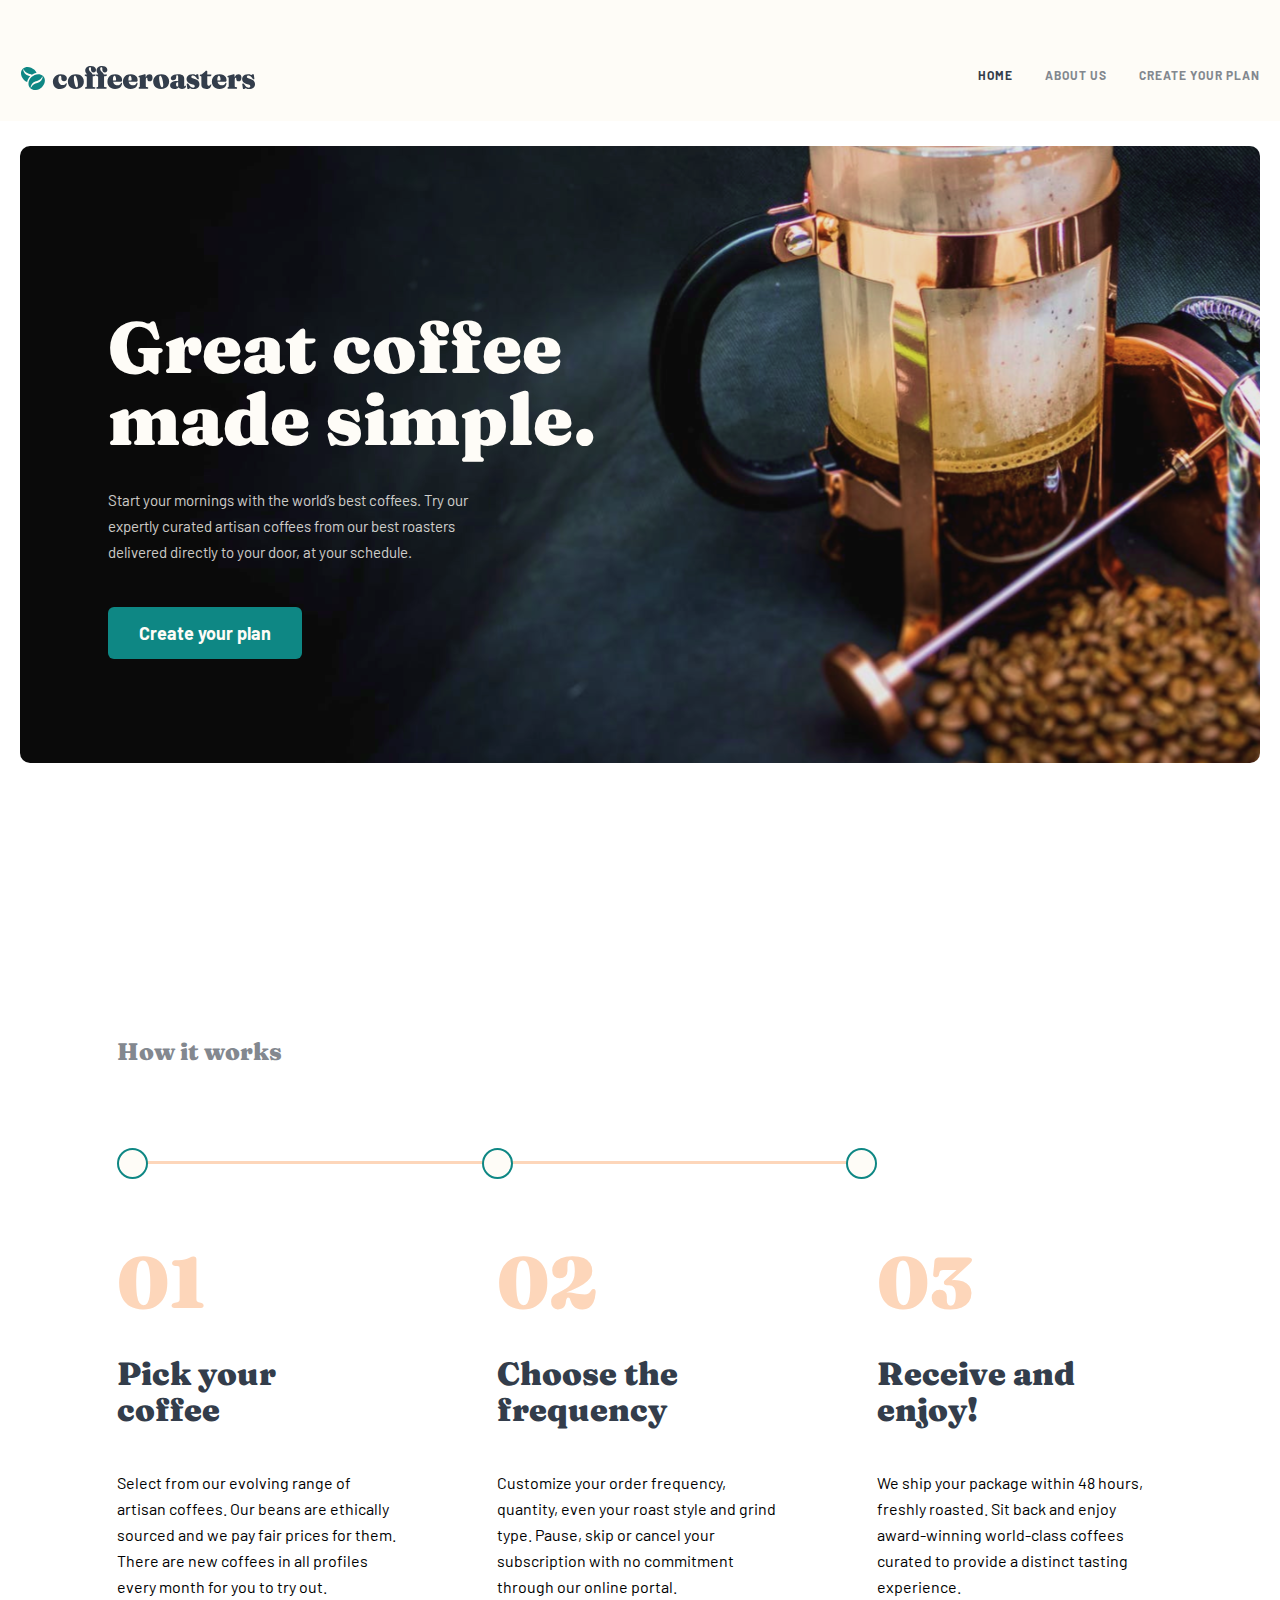
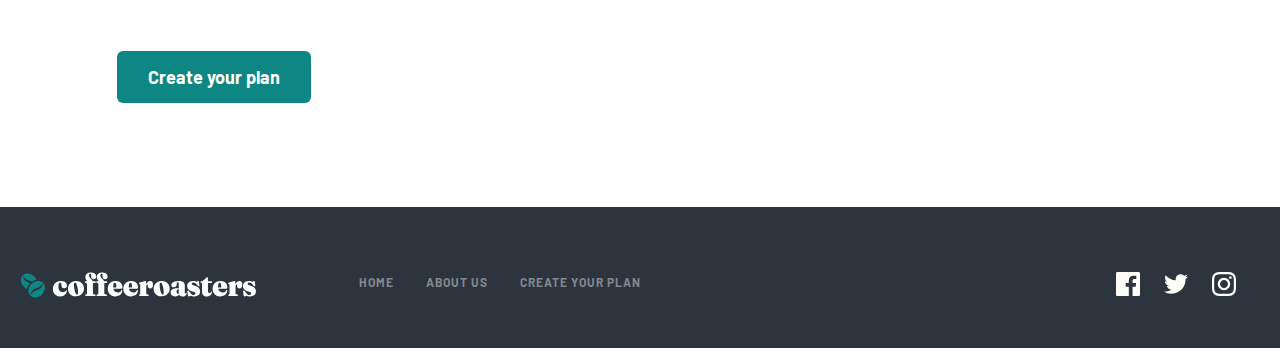
==== index.html @ bc7eaad5 "header intro footer added" ====
<!DOCTYPE html>
<html lang="en">
<head>
    <meta charset="UTF-8">
    <meta http-equiv="X-UA-Compatible" content="IE=edge">
    <meta name="viewport" content="width=device-width, initial-scale=1.0">
    <title>Coffee</title>

    <link rel="stylesheet" href="css/normalize.css">
    <link rel="stylesheet" href="css/style.css">
</head>
<body>
    <!-- Coffeeroasters -->
    <!-- Header -->
    <header>
        <div class="container">
            <nav class="navbar">
                <a class="header-logo-link" href="index.html"><img src="images/svg/header-logo.svg" alt="Header logo" width="236" height="26"></a>
                <ul class="header-navlink-container">
                    <li><a class="link-item home-active" href="index.html">HOME</a></li>
                    <li><a class="link-item" href="#">ABOUT US</a></li>
                    <li><a class="link-item" href="#">Create your plan</a></li>
                </ul>
            </nav>
        </div>
    </header>

    <!-- Main -->
    <main>
        <!-- Intro -->
        <section class="container intro">
            <div class="intro-container">
                <div class="intro-content">
                    <h1 class="intro-title">
                        Great coffee
                        made simple.
                    </h1>
                    <p class="intro-text">
                        Start your mornings with the world’s best coffees. Try our expertly curated artisan coffees from our best roasters delivered directly to your door, at your schedule.
                    </p>
                    <a class="blue-link" href="#">Create your plan</a>
                </div>
            </div>
        </section>

        <!-- How it works -->
        <section class='container'>
            <div class=" instructions">
                <h2 class="instructions-title">
                    How it works
                </h2>
                <div class="wrapper-line1">
                    <div class="wrapper-line"></div>
                    <div class="instruction-round1"></div>
                    <div class="instruction-round2"></div>
                    <div class="instruction-round3"></div>
                </div>
                <div class="instractions-content">
                    <ol class="instractions-container">
                        <li class="instractions-item">
                            <h2 class="numofinstraction">01</h2>
                            <h3 class="instraction-title">Pick your
                                coffee</h3>
                            <p class="instraction-text">Select from our evolving range of artisan coffees. Our beans are ethically sourced and we pay fair prices for them. There are new coffees in all profiles every month for you to try out.</p>
                        </li>
                        <li class="instractions-item">
                            <h2 class="numofinstraction">02</h2>
                            <h3 class="instraction-title">Choose the frequency</h3>
                            <p class="instraction-text">Customize your order frequency, quantity, even your roast style and grind type. Pause, skip or cancel your subscription with no commitment through our online portal.</p>
                        </li>
                        <li class="instractions-item">
                            <h2 class="numofinstraction">03</h2>
                            <h3 class="instraction-title">Receive and enjoy!</h3>
                            <p class="instraction-text">We ship your package within 48 hours, freshly roasted. Sit back and enjoy award-winning world-class coffees curated to provide a distinct tasting experience.</p>
                        </li>
                    </ol>
                </div>
                <a class="blue-link last-home-link" href="#">Create your plan</a>
            </div>
        </section>
    </main>

    <footer>
        <div class="container">
            <nav class="footer-navbar">
                <a class="footer-logo-link" href="index.html"><img src="images/svg/footer-logo.svg" alt="Footer logo" width="236" height="26"></a>
                <ul class="footer-navlink-container">
                    <li><a class="footer-link-item" href="index.html">HOME</a></li>
                    <li><a class="footer-link-item" href="#">ABOUT US</a></li>
                    <li><a class="footer-link-item" href="#">Create your plan</a></li>
                </ul>
                <ul class="footer-addreses">
                    <li class="footer-addres-item"><a class="footer-addres" href="#"><img src="/images/svg/footer-facebook.svg" alt="Facebook addres" width="24" height="24"></a></li>
                    <li class="footer-addres-item"><a class="footer-addres" href="#"><img src="/images/svg/footer-twit.svg" alt="Twitter addres" width="24" height="24"></a></li>
                    <li class="footer-addres-item"><a class="footer-addres" href="#"><img src="/images/svg/footer-insta.svg" alt="Instagram addres" width="24" height="24"></a></li>
                </ul>
            </nav>
        </div>
    </footer>
</body>
</html>
---- css/style.css ----
* {
  padding: 0;
  margin: 0;
  box-sizing: border-box;
}
@font-face {
  font-family: "Fraunces";
  font-style: normal;
  font-weight: 900;
  src: local(""), url("../fonts/fraunces-v10-latin-900.woff2") format("woff2"),
    url("../fonts/fraunces-v10-latin-900.woff") format("woff");
}
@font-face {
  font-family: "Barlow";
  font-style: normal;
  font-weight: 400;
  src: local(""), url("../fonts/barlow-v11-latin-regular.woff2") format("woff2"),
    url("../fonts/barlow-v11-latin-regular.woff") format("woff");
}
@font-face {
  font-family: "Barlow";
  font-style: normal;
  font-weight: 700;
  src: local(""), url("../fonts/barlow-v11-latin-700.woff2") format("woff2"),
    url("../fonts/barlow-v11-latin-700.woff") format("woff");
}

*,
*::before,
*::after {
  box-sizing: inherit;
}

body {
  font-family: "Barlow", Arial, sans-serif;
  font-style: 16px;
  font-style: normal;
}

h1,
h2,
h3,
h4,
h5,
h6 {
  font-family: "Fraunces";
  font-style: normal;
}

a {
  text-decoration: none;
}

ul,
li {
  list-style-type: none;
}

img {
  display: block;
}

.container {
  margin: 0 auto;
  max-width: 1320px;
  padding: 20px;
}
header {
  padding-top: 45px;
  position: sticky;
  top: 0;
  z-index: 100;
  padding-bottom: 10px;
  margin-bottom: 25px;
  background-color: #fefcf7;
}
.header-logo-link {
  transition: all 0.4s linear;
}
.header-logo-link:hover {
  opacity: 0.6;
}
.header-logo-link:active {
  opacity: 0.9;
}
.navbar {
  display: flex;
  justify-content: space-between;
}
.header-navlink-container {
  display: flex;
}
.link-item {
  margin-left: 32px;
  font-weight: 700;
  line-height: 15px;
  letter-spacing: 1px;
  font-size: 12px;
  color: #83888f;
  text-transform: uppercase;
  transition: all 0.5s ease;
}
.link-item:hover {
  color: #333d4b;
}
.link-item:active {
  color: #2a323d;
}
.home-active {
  margin-left: 32px;
  font-weight: 700;
  line-height: 15px;
  letter-spacing: 1px;
  font-size: 12px;
  text-transform: uppercase;
  color: #333d4b;
}
.intro {
  margin-top: 0;
  padding-top: 0;
}
.intro-container {
  background-image: url(/images/svg/Bitmap.svg);
  border-radius: 10px;
  padding: 117px 88px;
  background-size: cover;
  background-repeat: no-repeat;
  margin-bottom: 136px;
}
.intro-content {
  width: 493px;
}
.intro-title {
  font-weight: 900;
  font-size: 72px;
  line-height: 72px;
  color: #fefcf7;
  margin-bottom: 32px;
}
.intro-text {
  font-weight: 400;
  font-size: 15px;
  line-height: 26px;
  color: #fefcf7;
  margin-bottom: 56px;
  width: 385px;
  opacity: 0.8;
}
.blue-link {
  font-weight: 900;
  font-size: 18px;
  line-height: 25px;
  width: 217px;
  height: 56px;
  padding: 15px 31px;
  background-color: #0e8784;
  border-radius: 6px;
  color: #fefcf7;
  transition: all 0.5s ease;
}
.blue-link:hover {
  background-color: #66d2cf;
}
.blue-link:active {
  color: #010031;
}

.instructions {
  padding: 97px;
}
.instructions-title {
  font-weight: 900;
  font-style: 24px;
  line-height: 32px;
  color: #83888f;
  margin-bottom: 80px;
}
.wrapper-line1 {
  width: 760px;
  height: 31px;
  display: flex;
  justify-content: space-between;
  flex-direction: row;
  margin-bottom: 67px;
}
.wrapper-line {
  display: flex;
  margin-top: 13px;
  z-index: 2;
  width: 755px;
  height: 1px;
  background-color: #fdd6ba;
  border: 1px solid #fdd6ba;
  position: absolute;
}
.instruction-round1 {
  position: relative;
  margin-bottom: 5px;
  z-index: 10;
  width: 31px;
  height: 31px;
  box-sizing: border-box;
  border: 2px solid #0e8784;
  background-color: #fefcf7;
  border-radius: 50%;
}
.instruction-round2 {
  position: relative;
  margin-bottom: 5px;
  z-index: 10;
  width: 31px;
  height: 31px;
  box-sizing: border-box;
  border: 2px solid #0e8784;
  background-color: #fefcf7;
  border-radius: 50%;
}
.instruction-round3 {
  position: relative;
  margin-bottom: 5px;
  z-index: 10;
  width: 31px;
  height: 31px;
  box-sizing: border-box;
  border: 2px solid #0e8784;
  background-color: #fefcf7;
  border-radius: 50%;
}
.instractions-container {
  display: flex;
  flex-direction: row;
  margin-bottom: 64px;
}
.instractions-item {
  height: 355px;
  width: 285px;
  margin-right: 95px;
}
.numofinstraction {
  font-weight: 900;
  font-size: 72px;
  line-height: 72px;
  color: #fdd6ba;
  margin-bottom: 38px;
}
.instraction-title {
  font-weight: 900;
  font-size: 32px;
  line-height: 36px;
  color: #333d4b;
  width: 200px;
  margin-bottom: 42px;
}
.instraction-text {
  font-weight: 400;
  font-size: 16px;
  line-height: 26px;
  width: 285px;
}
.last-home-link {
  margin-bottom: 200px;
}
footer {
  padding-top: 45px;
  bottom: 0;
  padding-bottom: 30px;
  background-color: #2c343e;
}
.footer-logo-link {
  transition: all 0.4s linear;
  margin-right: 71px;
}
.footer-logo-link:hover {
  opacity: 0.6;
}
.footer-logo-link:active {
  opacity: 0.9;
}
.footer-navbar {
  display: flex;
}
.footer-navlink-container {
  display: flex;
}
.footer-link-item {
  margin-left: 32px;
  font-weight: 700;
  line-height: 15px;
  letter-spacing: 1px;
  font-size: 12px;
  color: #83888f;
  text-transform: uppercase;
  transition: all 0.5s ease;
}
.footer-link-item:hover {
  color: #0e8784;
}
.footer-link-item:active {
  color: #ffffff;
}
.footer-addreses {
  display: flex;
  margin-left: auto;
  flex-direction: row;
}
.footer-addres-item {
  margin-right: 24px;
  transition: all 0.5s ease;
}
.footer-addres-item:hover {
  opacity: 0.8;
}
.footer-addres-item:active {
  opacity: 0.5;
}
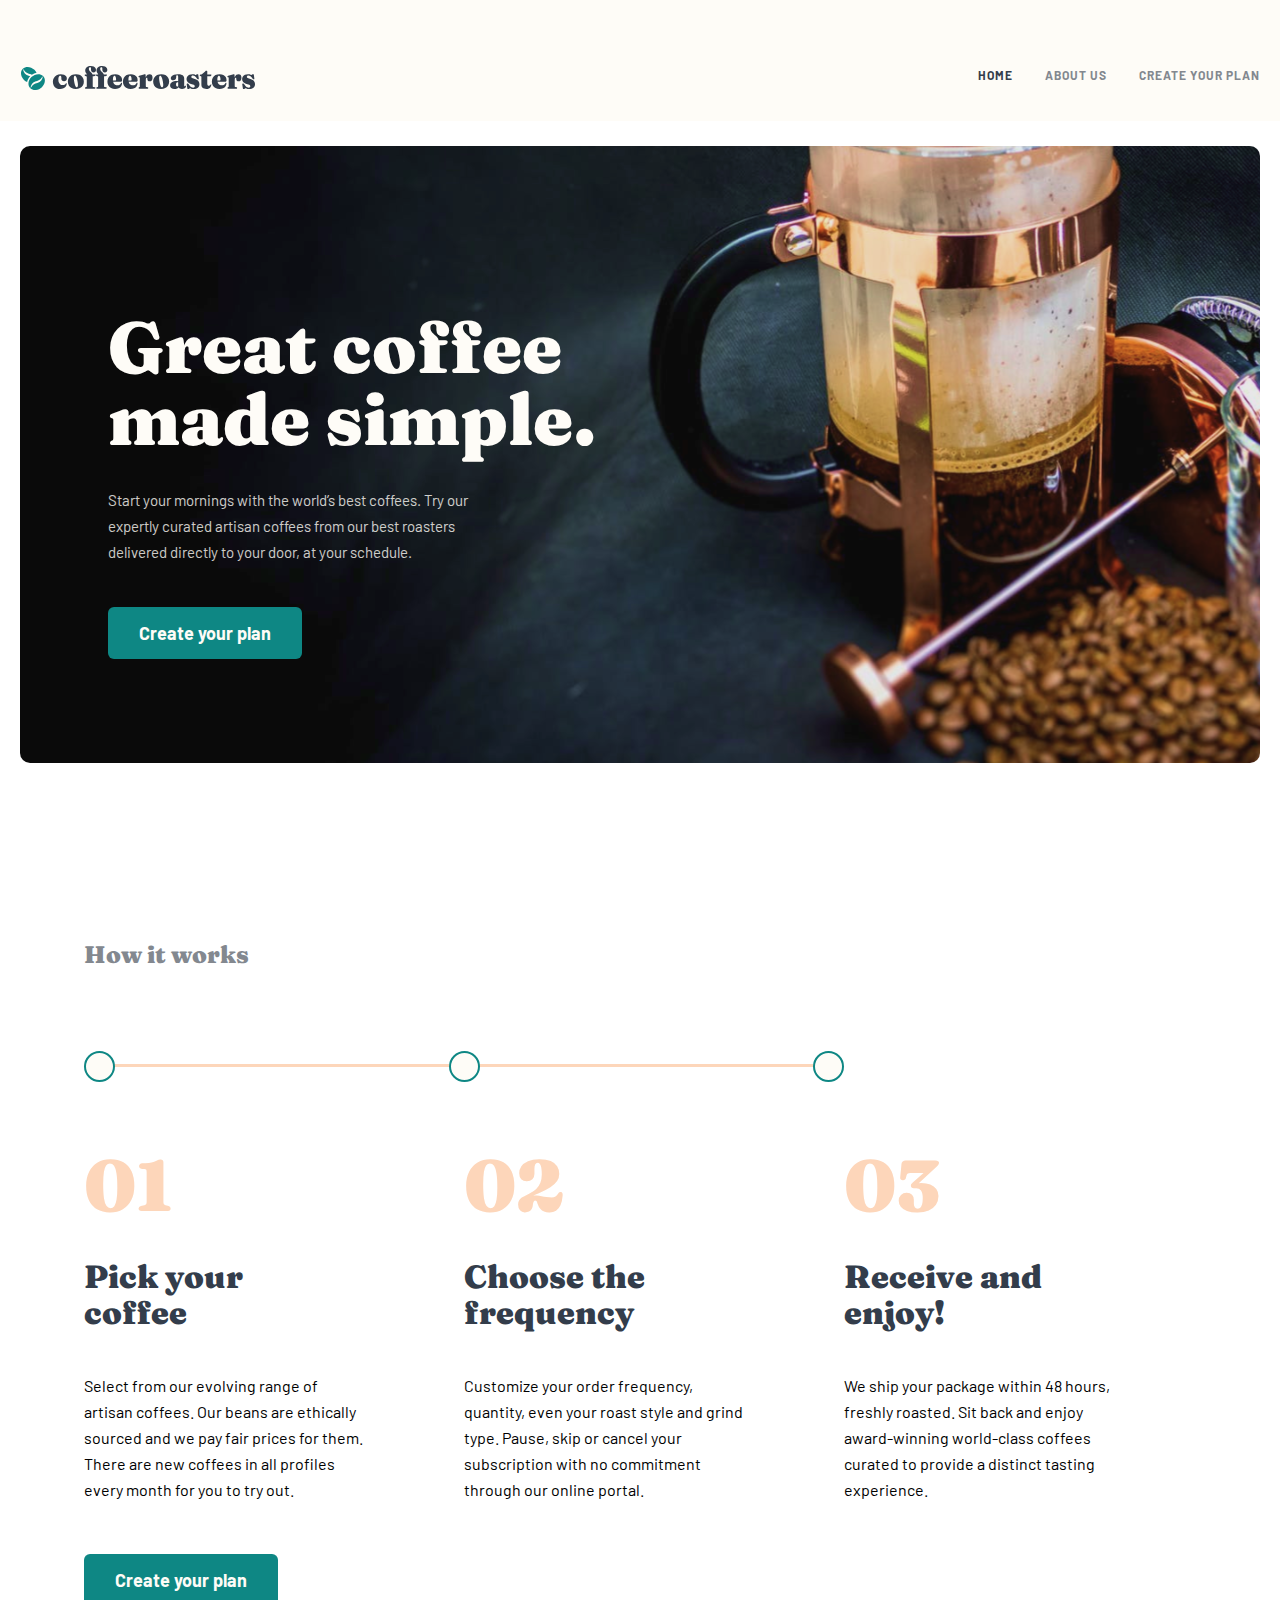
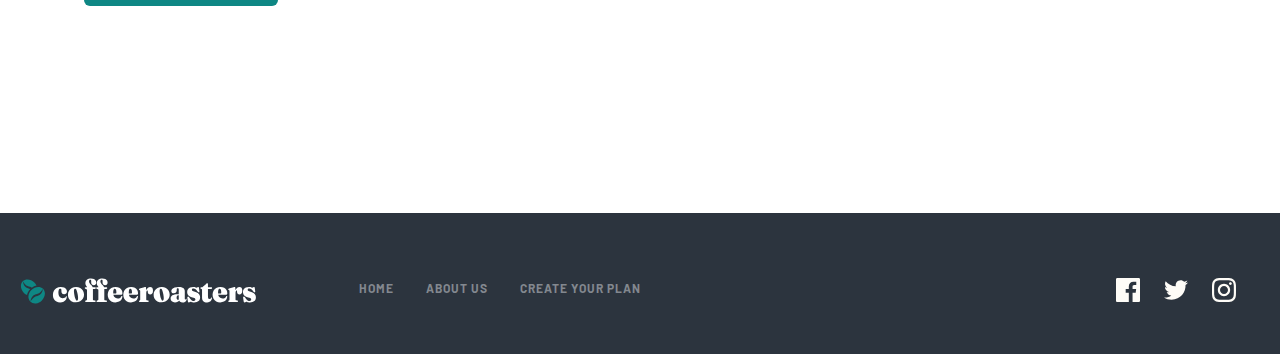
==== commit 35034428: "added about page" ====
--- a/index.html
+++ b/index.html
@@ -10,7 +10,7 @@
     <link rel="stylesheet" href="css/style.css">
 </head>
 <body>
-    <!-- Coffeeroasters -->
+    <!-- Coffeeroasters home -->
     <!-- Header -->
     <header>
         <div class="container">
@@ -18,7 +18,7 @@
                 <a class="header-logo-link" href="index.html"><img src="images/svg/header-logo.svg" alt="Header logo" width="236" height="26"></a>
                 <ul class="header-navlink-container">
                     <li><a class="link-item home-active" href="index.html">HOME</a></li>
-                    <li><a class="link-item" href="#">ABOUT US</a></li>
+                    <li><a class="link-item" href="about.html">ABOUT US</a></li>
                     <li><a class="link-item" href="#">Create your plan</a></li>
                 </ul>
             </nav>
@@ -30,6 +30,7 @@
         <!-- Intro -->
         <section class="container intro">
             <div class="intro-container">
+                <div class="wrapper">
                 <div class="intro-content">
                     <h1 class="intro-title">
                         Great coffee
@@ -41,10 +42,12 @@
                     <a class="blue-link" href="#">Create your plan</a>
                 </div>
             </div>
+        </div>
         </section>
 
         <!-- How it works -->
         <section class='container'>
+            <div class="wrapper">
             <div class=" instructions">
                 <h2 class="instructions-title">
                     How it works
@@ -77,16 +80,18 @@
                 </div>
                 <a class="blue-link last-home-link" href="#">Create your plan</a>
             </div>
+        </div>
         </section>
     </main>
 
+    <!-- Footer -->
     <footer>
         <div class="container">
             <nav class="footer-navbar">
                 <a class="footer-logo-link" href="index.html"><img src="images/svg/footer-logo.svg" alt="Footer logo" width="236" height="26"></a>
                 <ul class="footer-navlink-container">
                     <li><a class="footer-link-item" href="index.html">HOME</a></li>
-                    <li><a class="footer-link-item" href="#">ABOUT US</a></li>
+                    <li><a class="footer-link-item" href="about.html">ABOUT US</a></li>
                     <li><a class="footer-link-item" href="#">Create your plan</a></li>
                 </ul>
                 <ul class="footer-addreses">
--- a/css/style.css
+++ b/css/style.css
@@ -59,7 +59,12 @@
 img {
   display: block;
 }
-
+.wrapper {
+  display: flex;
+  width: 1112px;
+  margin-left: auto;
+  margin-right: auto;
+}
 .container {
   margin: 0 auto;
   max-width: 1320px;
@@ -166,7 +171,8 @@
 }
 
 .instructions {
-  padding: 97px;
+  padding: 0;
+  margin-bottom: 200px;
 }
 .instructions-title {
   font-weight: 900;
@@ -257,9 +263,6 @@
   line-height: 26px;
   width: 285px;
 }
-.last-home-link {
-  margin-bottom: 200px;
-}
 footer {
   padding-top: 45px;
   bottom: 0;
@@ -313,3 +316,28 @@
 .footer-addres-item:active {
   opacity: 0.5;
 }
+.about-instructions {
+  padding: 0;
+  margin: 0;
+}
+.about-instractions-item {
+  height: 355px;
+  margin-right: 200px;
+}
+.about-mape-img {
+  margin-bottom: 46px;
+}
+.about-instraction-title {
+  font-weight: 900;
+  font-size: 32px;
+  line-height: 36px;
+  color: #333d4b;
+  margin-bottom: 24px;
+}
+.about-details {
+  font-weight: 400;
+  line-height: 26px;
+  font-size: 16px;
+  color: #333d4b;
+  margin-bottom: 7px;
+}
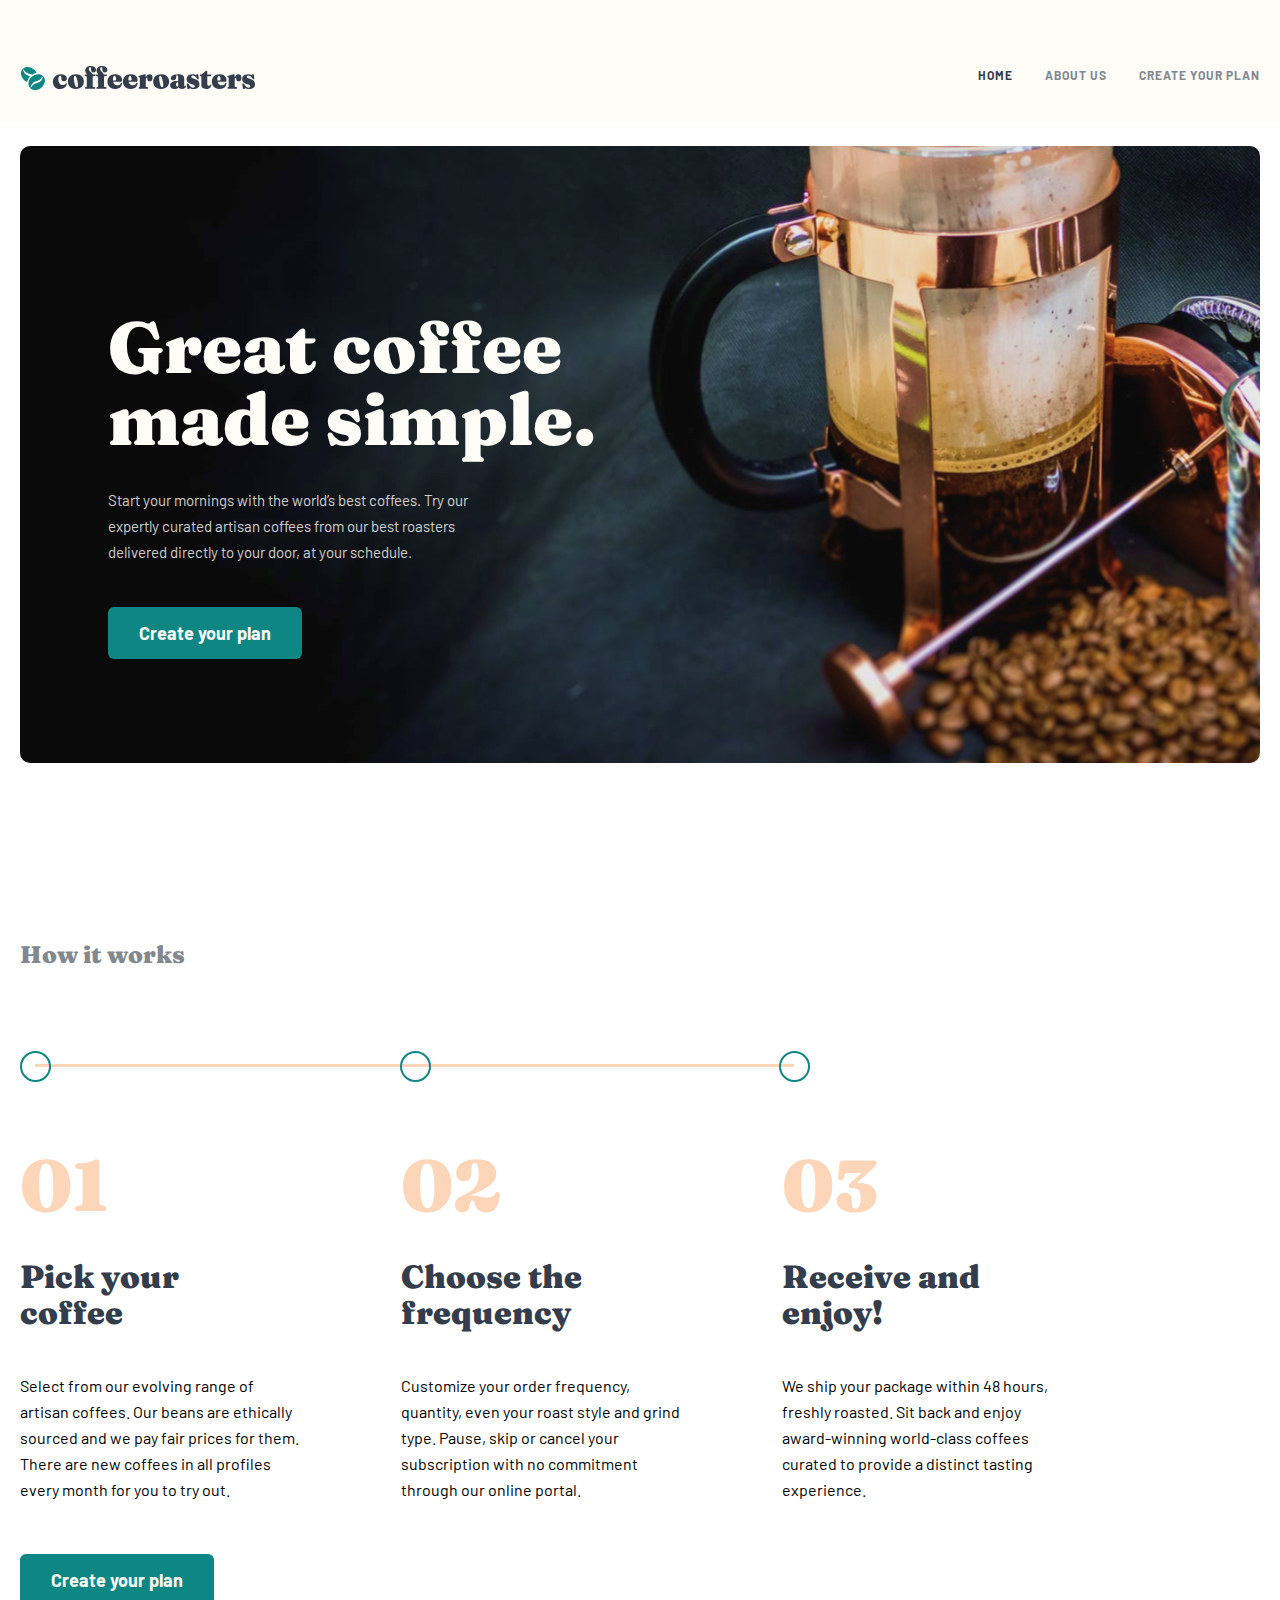
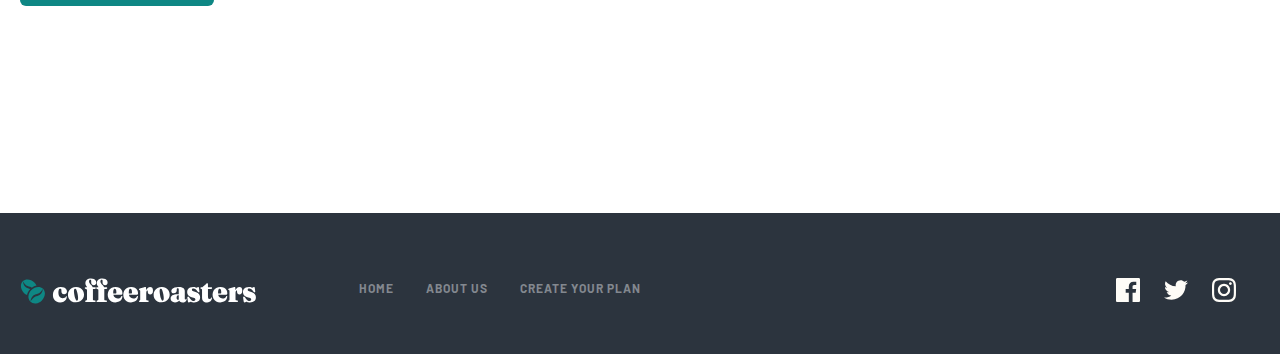
==== commit 0d9127ec: "so many things" ====
--- a/index.html
+++ b/index.html
@@ -15,11 +15,11 @@
     <header>
         <div class="container">
             <nav class="navbar">
-                <a class="header-logo-link" href="index.html"><img src="images/svg/header-logo.svg" alt="Header logo" width="236" height="26"></a>
+                <a class="header-logo-link" href="index.html"><img src="images/home/svg/header-logo.svg" alt="Header logo" width="236" height="26"></a>
                 <ul class="header-navlink-container">
                     <li><a class="link-item home-active" href="index.html">HOME</a></li>
                     <li><a class="link-item" href="about.html">ABOUT US</a></li>
-                    <li><a class="link-item" href="#">Create your plan</a></li>
+                    <li><a class="link-item" href="creating-plan.html">Create your plan</a></li>
                 </ul>
             </nav>
         </div>
@@ -88,16 +88,16 @@
     <footer>
         <div class="container">
             <nav class="footer-navbar">
-                <a class="footer-logo-link" href="index.html"><img src="images/svg/footer-logo.svg" alt="Footer logo" width="236" height="26"></a>
+                <a class="footer-logo-link" href="index.html"><img src="images/home/svg/footer-logo.svg" alt="Footer logo" width="236" height="26"></a>
                 <ul class="footer-navlink-container">
                     <li><a class="footer-link-item" href="index.html">HOME</a></li>
                     <li><a class="footer-link-item" href="about.html">ABOUT US</a></li>
-                    <li><a class="footer-link-item" href="#">Create your plan</a></li>
+                    <li><a class="footer-link-item" href="creating-plan.html">Create your plan</a></li>
                 </ul>
                 <ul class="footer-addreses">
-                    <li class="footer-addres-item"><a class="footer-addres" href="#"><img src="/images/svg/footer-facebook.svg" alt="Facebook addres" width="24" height="24"></a></li>
-                    <li class="footer-addres-item"><a class="footer-addres" href="#"><img src="/images/svg/footer-twit.svg" alt="Twitter addres" width="24" height="24"></a></li>
-                    <li class="footer-addres-item"><a class="footer-addres" href="#"><img src="/images/svg/footer-insta.svg" alt="Instagram addres" width="24" height="24"></a></li>
+                    <li class="footer-addres-item"><a class="footer-addres" href="#"><img src="/images/home/svg/footer-facebook.svg" alt="Facebook addres" width="24" height="24"></a></li>
+                    <li class="footer-addres-item"><a class="footer-addres" href="#"><img src="/images/home/svg/footer-twit.svg" alt="Twitter addres" width="24" height="24"></a></li>
+                    <li class="footer-addres-item"><a class="footer-addres" href="#"><img src="/images/home/svg/footer-insta.svg" alt="Instagram addres" width="24" height="24"></a></li>
                 </ul>
             </nav>
         </div>
--- a/css/style.css
+++ b/css/style.css
@@ -61,8 +61,7 @@
 }
 .wrapper {
   display: flex;
-  width: 1112px;
-  margin-left: auto;
+  max-width: 1112px;
   margin-right: auto;
 }
 .container {
@@ -78,6 +77,9 @@
   padding-bottom: 10px;
   margin-bottom: 25px;
   background-color: #fefcf7;
+}
+.header {
+  padding: 0;
 }
 .header-logo-link {
   transition: all 0.4s linear;
@@ -125,7 +127,7 @@
   padding-top: 0;
 }
 .intro-container {
-  background-image: url(/images/svg/Bitmap.svg);
+  background-image: url(/images/home/svg/Bitmap.svg);
   border-radius: 10px;
   padding: 117px 88px;
   background-size: cover;
@@ -182,7 +184,7 @@
   margin-bottom: 80px;
 }
 .wrapper-line1 {
-  width: 760px;
+  width: 790px;
   height: 31px;
   display: flex;
   justify-content: space-between;
@@ -191,9 +193,10 @@
 }
 .wrapper-line {
   display: flex;
+  margin-left: 15px;
   margin-top: 13px;
   z-index: 2;
-  width: 755px;
+  width: 757px;
   height: 1px;
   background-color: #fdd6ba;
   border: 1px solid #fdd6ba;
@@ -207,7 +210,6 @@
   height: 31px;
   box-sizing: border-box;
   border: 2px solid #0e8784;
-  background-color: #fefcf7;
   border-radius: 50%;
 }
 .instruction-round2 {
@@ -218,7 +220,6 @@
   height: 31px;
   box-sizing: border-box;
   border: 2px solid #0e8784;
-  background-color: #fefcf7;
   border-radius: 50%;
 }
 .instruction-round3 {
@@ -229,7 +230,6 @@
   height: 31px;
   box-sizing: border-box;
   border: 2px solid #0e8784;
-  background-color: #fefcf7;
   border-radius: 50%;
 }
 .instractions-container {
@@ -240,7 +240,7 @@
 .instractions-item {
   height: 355px;
   width: 285px;
-  margin-right: 95px;
+  margin-right: 96px;
 }
 .numofinstraction {
   font-weight: 900;
@@ -341,3 +341,33 @@
   color: #333d4b;
   margin-bottom: 7px;
 }
+
+.create-intro {
+  background-image: url(/images/create/svg/create-intro-bg.svg);
+  border-radius: 10px;
+  padding: 117px 88px;
+  background-size: cover;
+  background-repeat: no-repeat;
+  margin-bottom: 170px;
+}
+.create-instructions {
+  background-color: #2c343e;
+  height: 650px;
+  border-radius: 10px;
+  padding: 91px 85px;
+}
+.create-instraction-title {
+  font-weight: 900;
+  font-size: 32px;
+  line-height: 36px;
+  color: #fefcf7;
+  width: 200px;
+  margin-bottom: 42px;
+}
+.create-instraction-text {
+  font-weight: 400;
+  font-size: 16px;
+  line-height: 30px;
+  color: #fefcf7;
+  width: 280px;
+}
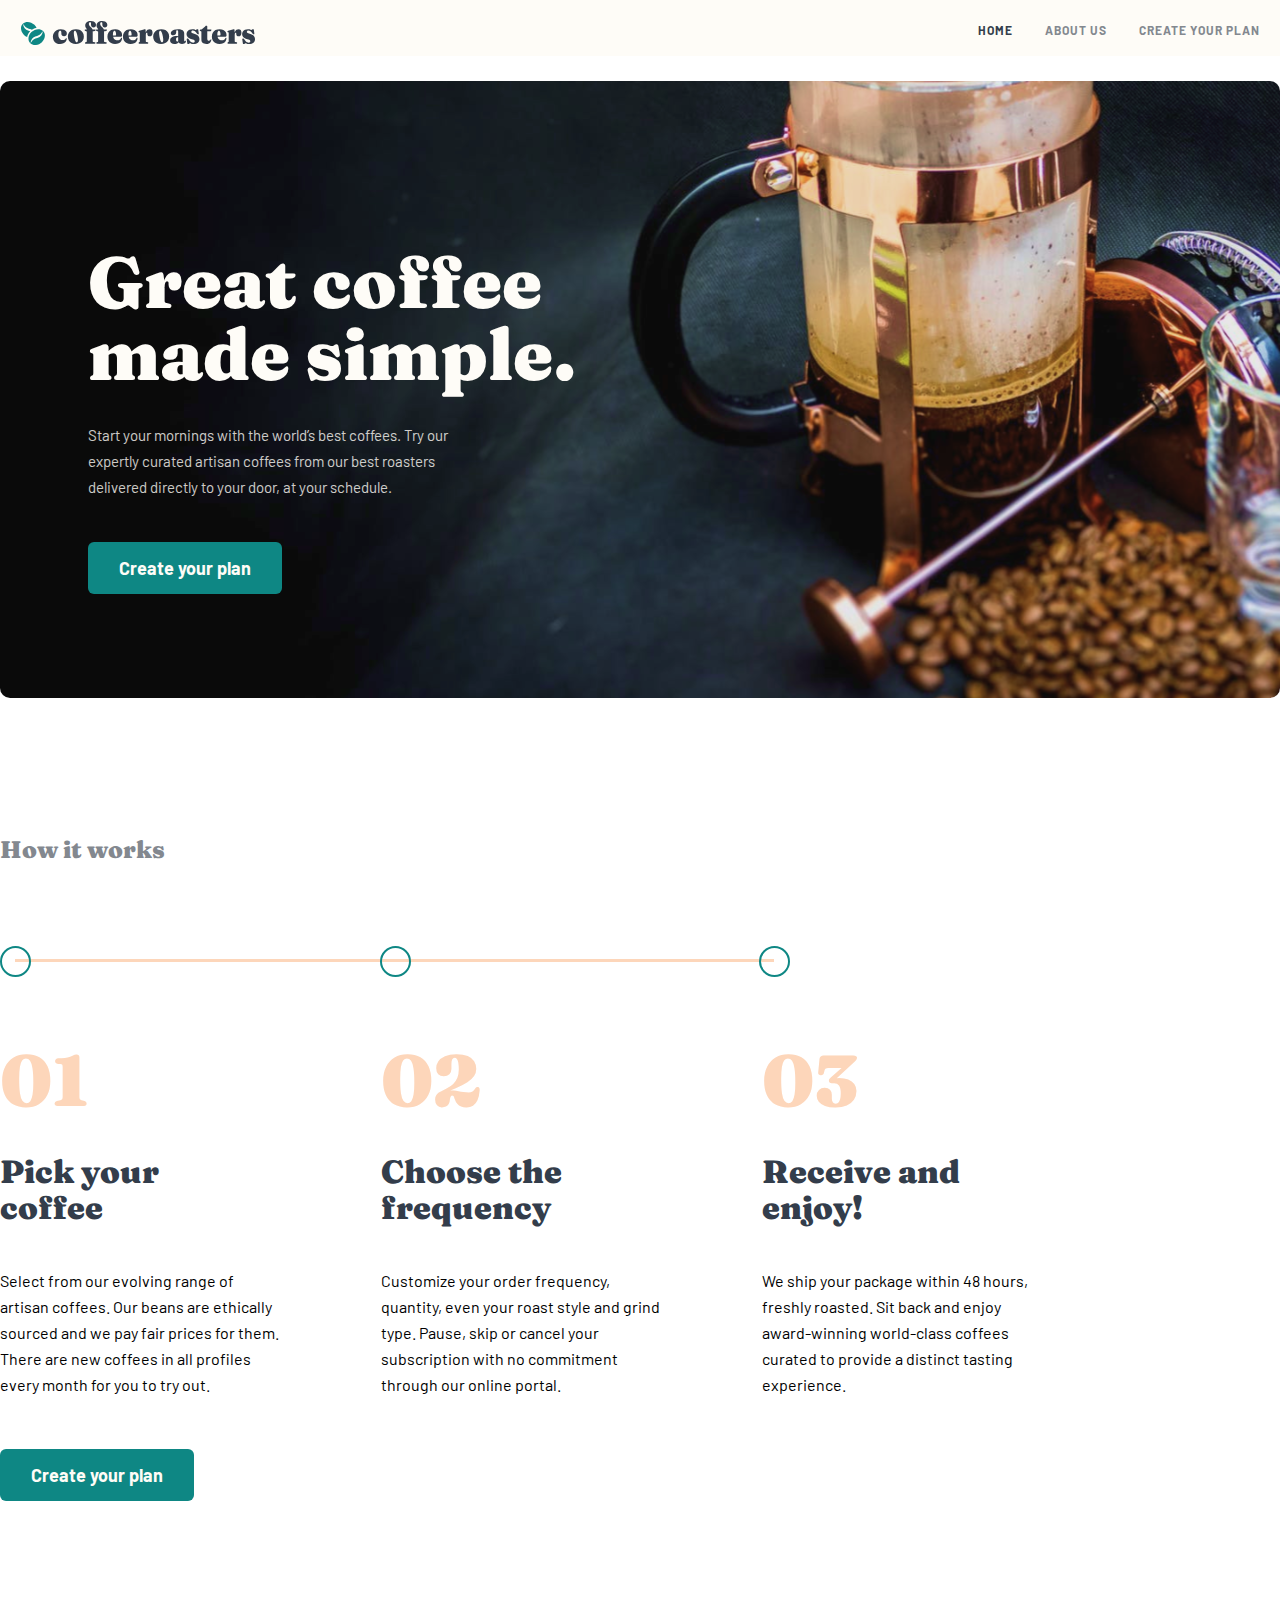
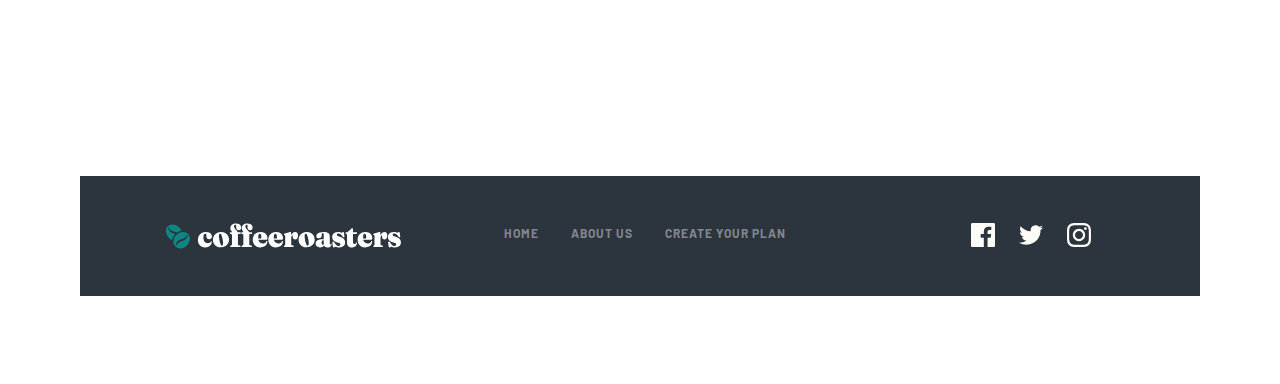
==== commit 3d88678f: "added-task" ====
--- a/index.html
+++ b/index.html
@@ -13,7 +13,7 @@
     <!-- Coffeeroasters home -->
     <!-- Header -->
     <header>
-        <div class="container">
+        <div class="header">
             <nav class="navbar">
                 <a class="header-logo-link" href="index.html"><img src="images/home/svg/header-logo.svg" alt="Header logo" width="236" height="26"></a>
                 <ul class="header-navlink-container">
@@ -28,8 +28,8 @@
     <!-- Main -->
     <main>
         <!-- Intro -->
-        <section class="container intro">
-            <div class="intro-container">
+        <section class="intro">
+            <div class="container intro-container">
                 <div class="wrapper">
                 <div class="intro-content">
                     <h1 class="intro-title">
@@ -45,8 +45,10 @@
         </div>
         </section>
 
+
+
         <!-- How it works -->
-        <section class='container'>
+        <section class=''>
             <div class="wrapper">
             <div class=" instructions">
                 <h2 class="instructions-title">
@@ -85,8 +87,8 @@
     </main>
 
     <!-- Footer -->
-    <footer>
-        <div class="container">
+    <footer class="footer">
+        <div class="container footer-container">
             <nav class="footer-navbar">
                 <a class="footer-logo-link" href="index.html"><img src="images/home/svg/footer-logo.svg" alt="Footer logo" width="236" height="26"></a>
                 <ul class="footer-navlink-container">
--- a/css/style.css
+++ b/css/style.css
@@ -70,16 +70,18 @@
   padding: 20px;
 }
 header {
+  margin-bottom: 25px;
+}
+.header {
   padding-top: 45px;
   position: sticky;
+  margin: 0 auto;
+  max-width: 1320px;
+  padding: 20px;
   top: 0;
   z-index: 100;
   padding-bottom: 10px;
-  margin-bottom: 25px;
   background-color: #fefcf7;
-}
-.header {
-  padding: 0;
 }
 .header-logo-link {
   transition: all 0.4s linear;
@@ -263,10 +265,11 @@
   line-height: 26px;
   width: 285px;
 }
-footer {
-  padding-top: 45px;
-  bottom: 0;
-  padding-bottom: 30px;
+.footer {
+  margin: 88px 80px;
+}
+.footer-container {
+  padding: 47px 85px;
   background-color: #2c343e;
 }
 .footer-logo-link {
@@ -352,7 +355,7 @@
 }
 .create-instructions {
   background-color: #2c343e;
-  height: 650px;
+  height: 500px;
   border-radius: 10px;
   padding: 91px 85px;
 }
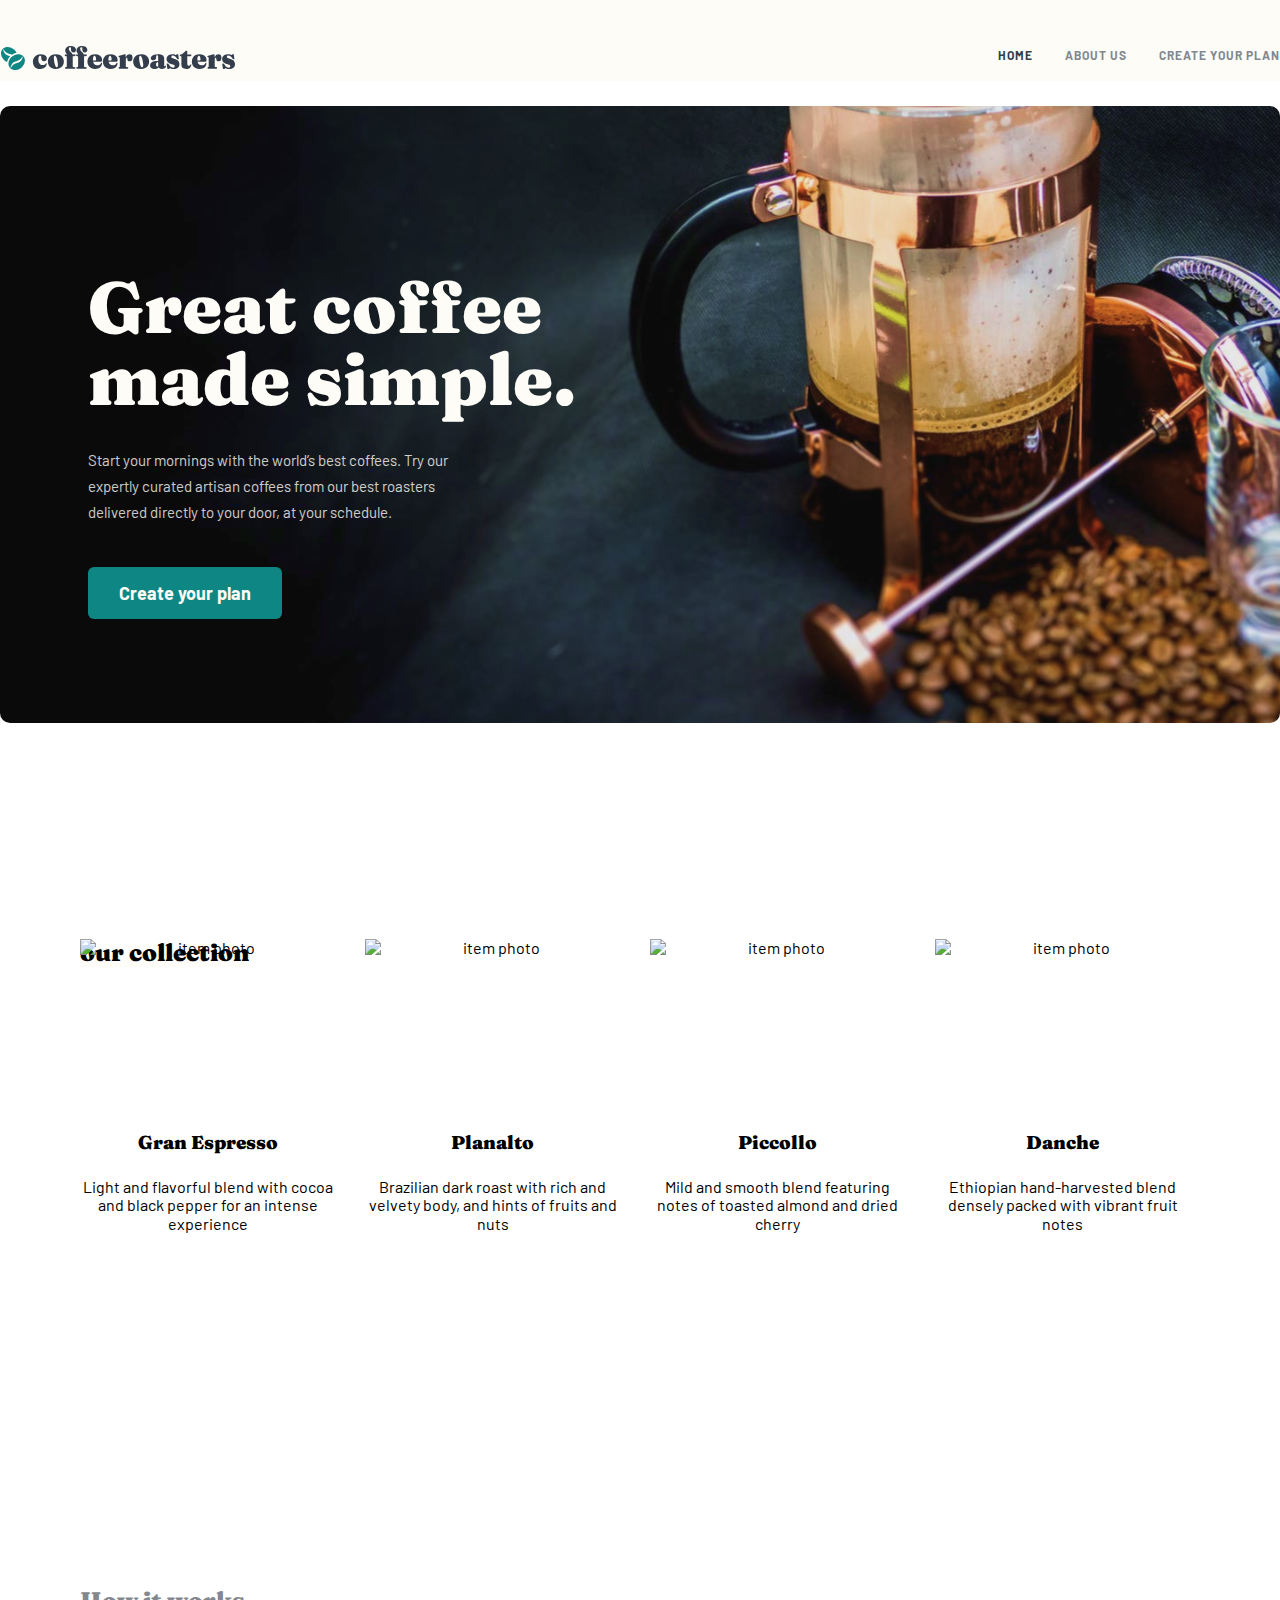
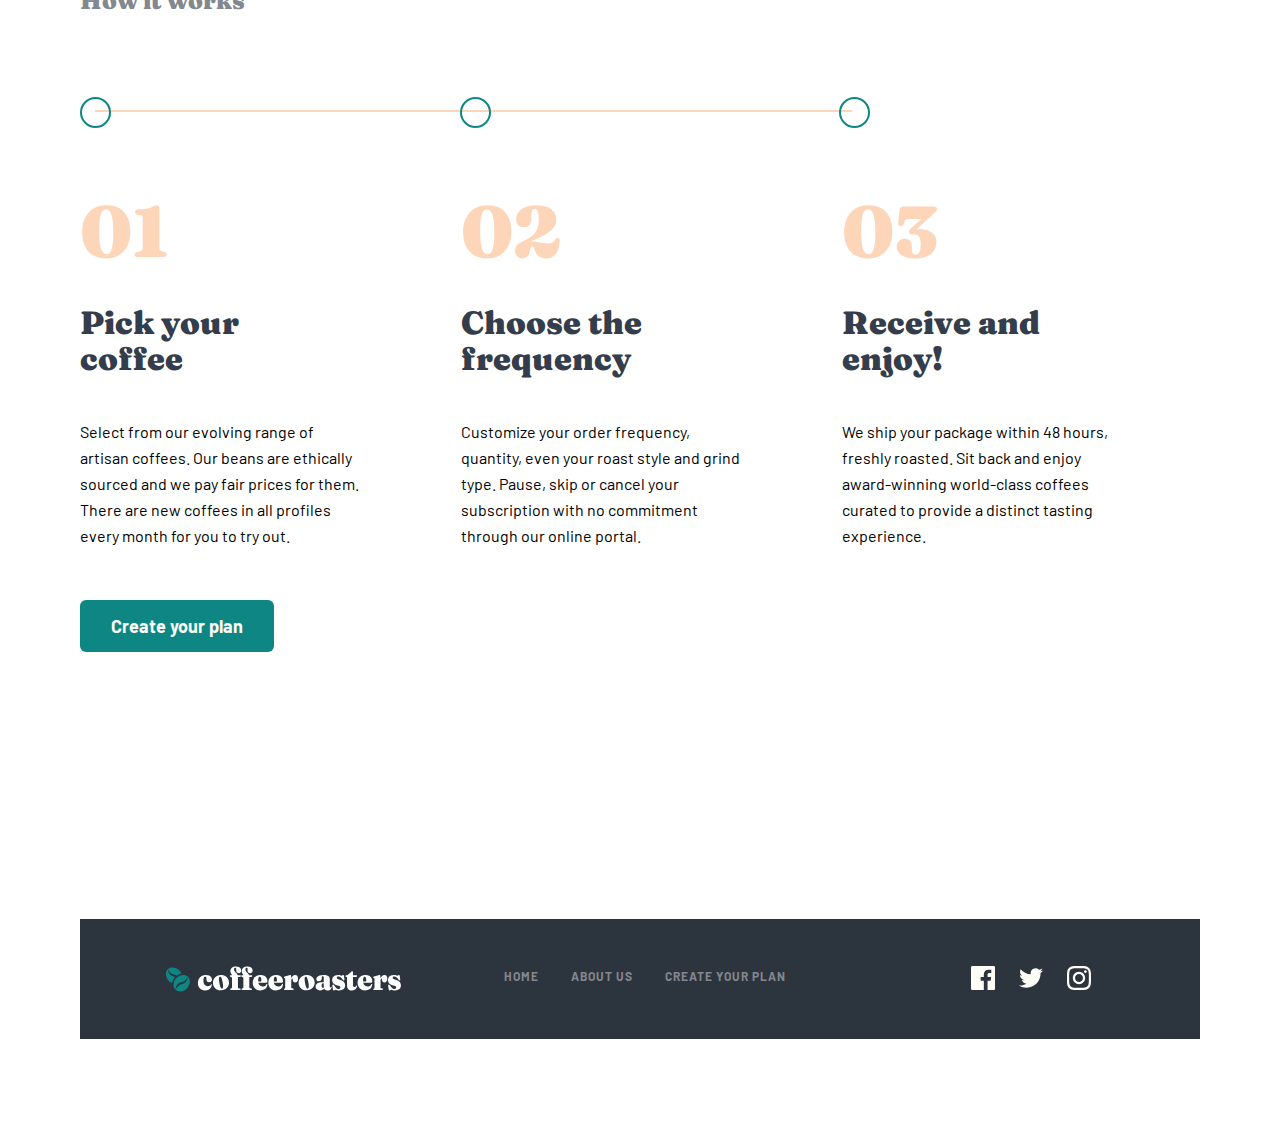
==== commit f73cdad1: "dd" ====
--- a/index.html
+++ b/index.html
@@ -45,12 +45,40 @@
         </div>
         </section>
 
+        <!-- Our collections -->
+        <section class="collection">
+            <div class="container collection-container">
+                <h2 class="bg-text">our collection</h2>
+                <ul class="collection-wrapper">
+                    <li class="collection-item">
+                        <img class="item-pic" src="/images/home/svg/collection1.svg" alt="item photo" width="256" height="193">
+                        <h3 class="item-title">Gran Espresso</h3>
+                        <p class="item-text">Light and flavorful blend with cocoa and black pepper for an intense experience</p>
+                    </li>
+                    <li class="collection-item">
+                        <img class="item-pic" src="/images/home/svg/collection2.svg" alt="item photo" width="256" height="193">
+                        <h3 class="item-title">Planalto</h3>
+                        <p class="item-text">Brazilian dark roast with rich and velvety body, and hints of fruits and nuts</p>
+                    </li>
+                    <li class="collection-item">
+                        <img class="item-pic" src="/images/home/svg/collection3.svg" alt="item photo" width="256" height="193">
+                        <h3 class="item-title">Piccollo</h3>
+                        <p class="item-text">Mild and smooth blend featuring notes of toasted almond and dried cherry</p>
+                    </li>
+                    <li class="collection-item">
+                        <img class="item-pic" src="/images/home/svg/collection4.svg" alt="item photo" width="256" height="193">
+                        <h3 class="item-title">Danche</h3>
+                        <p class="item-text">Ethiopian hand-harvested blend densely packed with vibrant fruit notes</p>
+                    </li>
+                </ul>
+            </div>
+        </section>
+
 
 
         <!-- How it works -->
-        <section class=''>
-            <div class="wrapper">
-            <div class=" instructions">
+        <section class='instructions'>
+            <div class="container instructions-container">
                 <h2 class="instructions-title">
                     How it works
                 </h2>
@@ -82,7 +110,6 @@
                 </div>
                 <a class="blue-link last-home-link" href="#">Create your plan</a>
             </div>
-        </div>
         </section>
     </main>
 
--- a/css/style.css
+++ b/css/style.css
@@ -24,19 +24,11 @@
   src: local(""), url("../fonts/barlow-v11-latin-700.woff2") format("woff2"),
     url("../fonts/barlow-v11-latin-700.woff") format("woff");
 }
-
-*,
-*::before,
-*::after {
-  box-sizing: inherit;
-}
-
 body {
   font-family: "Barlow", Arial, sans-serif;
   font-style: 16px;
   font-style: normal;
 }
-
 h1,
 h2,
 h3,
@@ -46,28 +38,24 @@
   font-family: "Fraunces";
   font-style: normal;
 }
-
 a {
   text-decoration: none;
 }
-
 ul,
 li {
   list-style-type: none;
 }
-
 img {
   display: block;
 }
 .wrapper {
-  display: flex;
   max-width: 1112px;
   margin-right: auto;
 }
 .container {
   margin: 0 auto;
   max-width: 1320px;
-  padding: 20px;
+  padding: 80px;
 }
 header {
   margin-bottom: 25px;
@@ -77,7 +65,6 @@
   position: sticky;
   margin: 0 auto;
   max-width: 1320px;
-  padding: 20px;
   top: 0;
   z-index: 100;
   padding-bottom: 10px;
@@ -155,6 +142,35 @@
   width: 385px;
   opacity: 0.8;
 }
+.collection {
+  margin-bottom: 192px;
+}
+.collection-container {
+}
+.bg-text {
+  position: absolute;
+  background: linear-gradient(
+    180deg,
+    rgba(254, 252, 247, 0.0001) 0%,
+    #fefcf7 100%
+  );
+}
+.collection-wrapper {
+  display: flex;
+  position: relative;
+}
+.collection-item {
+  text-align: center;
+  width: 255px;
+  margin-right: 30px;
+}
+.item-pic {
+}
+.item-title {
+  margin-bottom: 24px;
+}
+.item-text {
+}
 .blue-link {
   font-weight: 900;
   font-size: 18px;
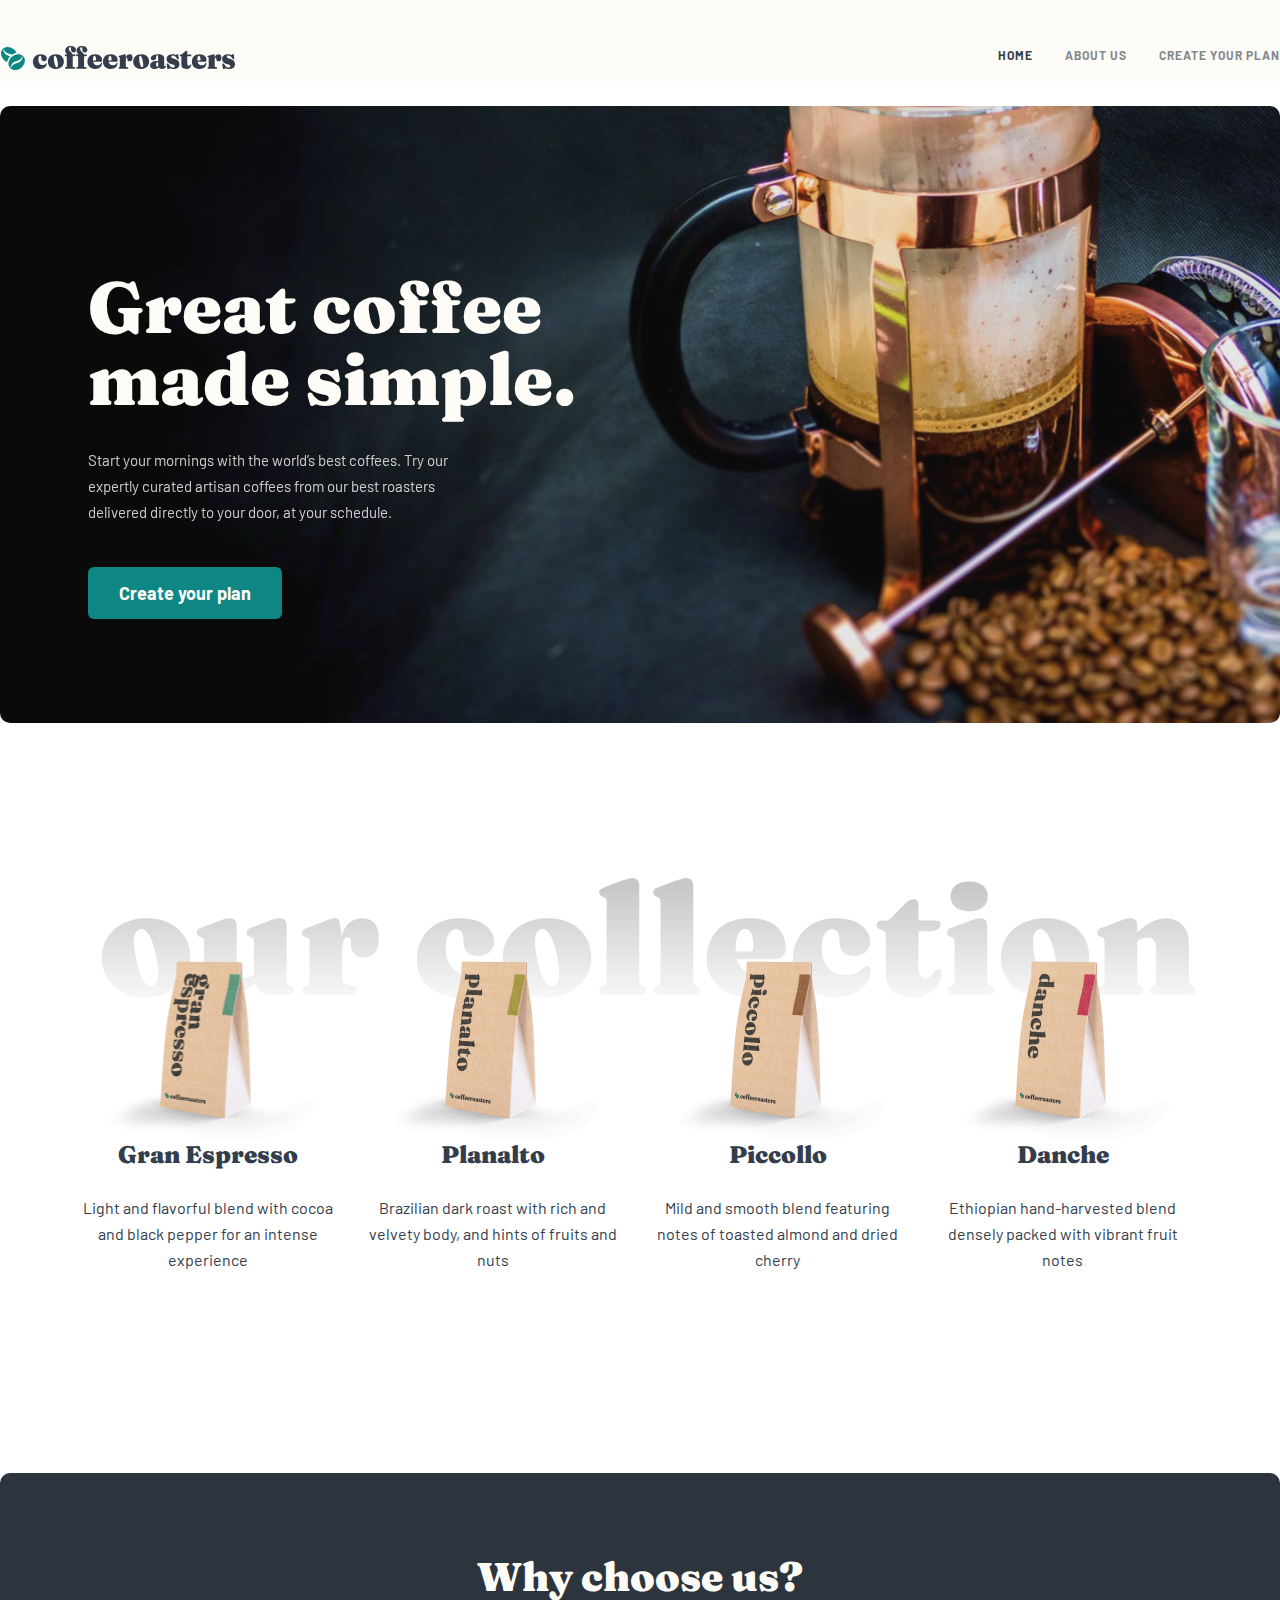
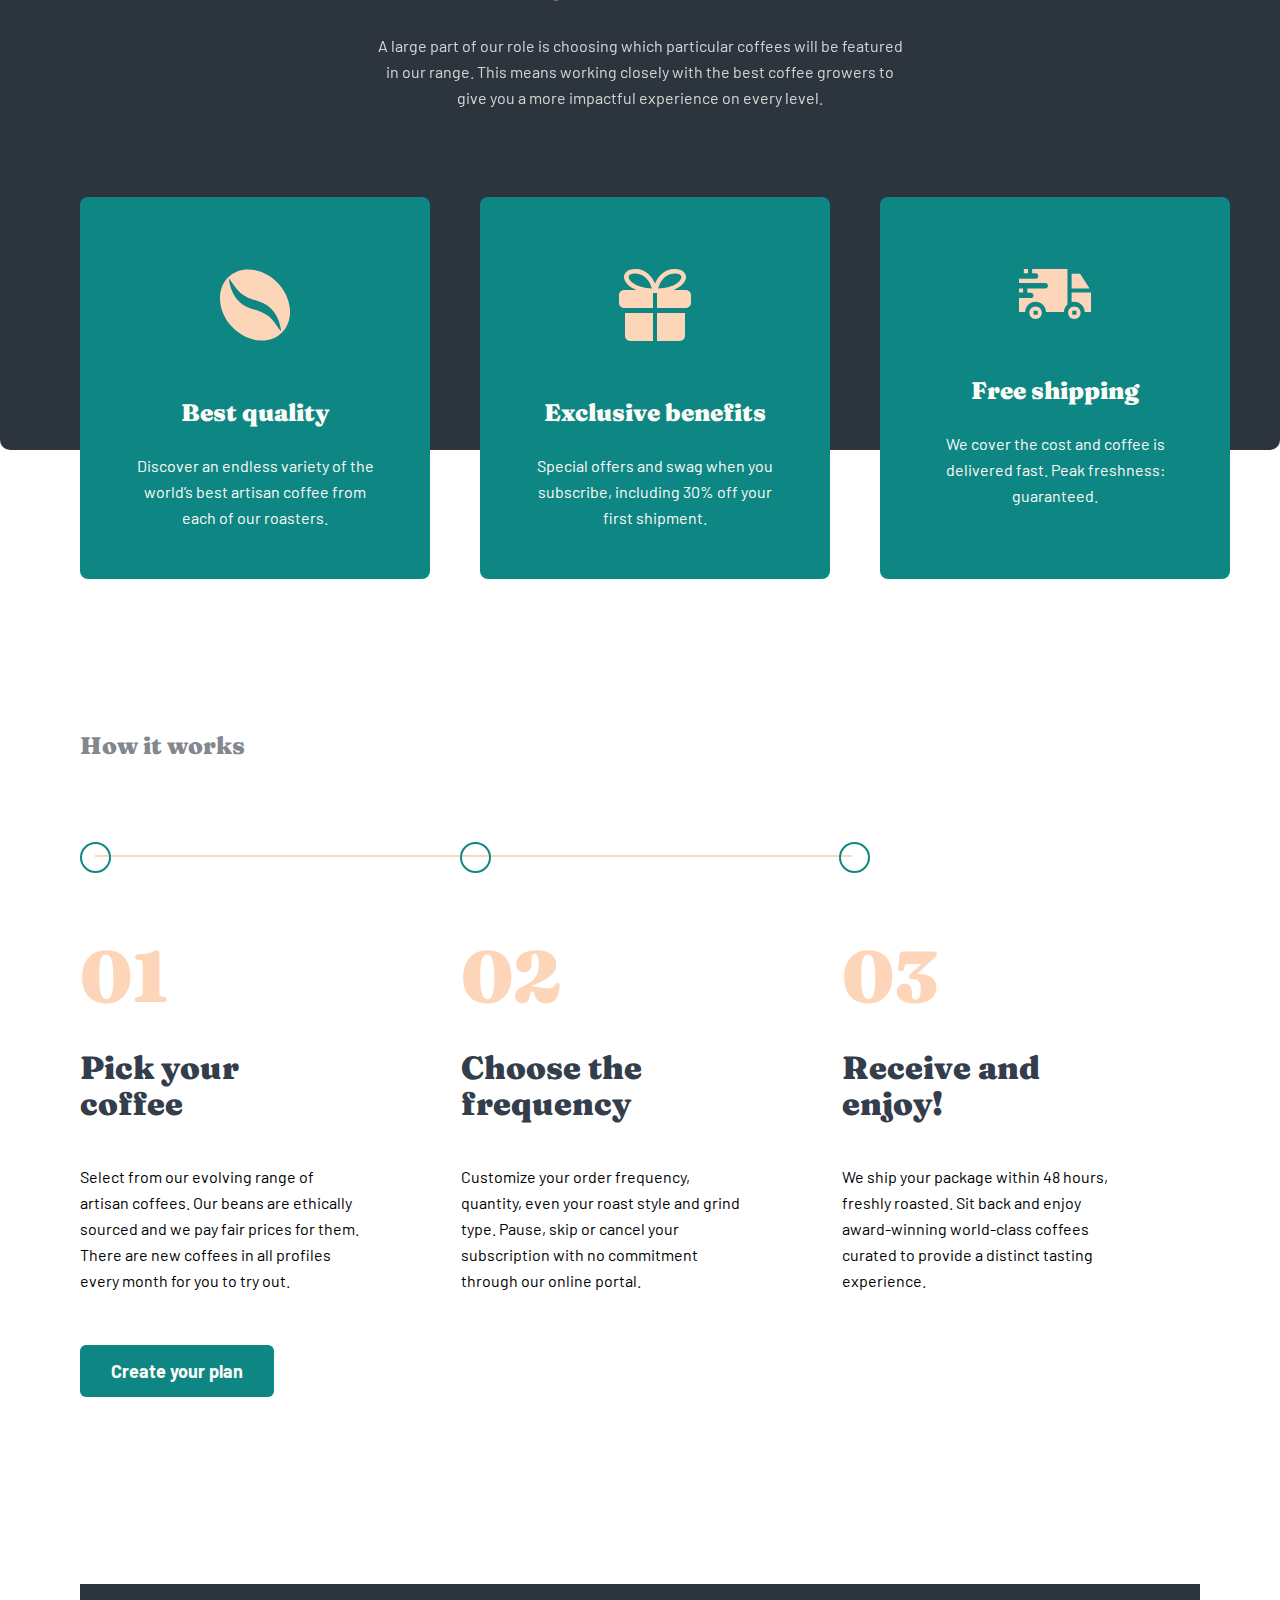
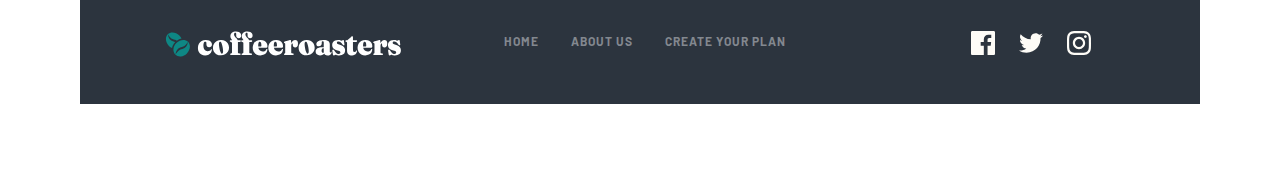
==== commit ad693bf7: "dd2" ====
--- a/index.html
+++ b/index.html
@@ -51,22 +51,22 @@
                 <h2 class="bg-text">our collection</h2>
                 <ul class="collection-wrapper">
                     <li class="collection-item">
-                        <img class="item-pic" src="/images/home/svg/collection1.svg" alt="item photo" width="256" height="193">
+                        <img class="item-pic" src="/images/home/png/collection4@1x.png" srcset="/images/home/png/collection1@1x.png 1x, /images/home/png/collection1@2x.png 2x" alt="item photo" width="256" height="193">
                         <h3 class="item-title">Gran Espresso</h3>
                         <p class="item-text">Light and flavorful blend with cocoa and black pepper for an intense experience</p>
                     </li>
                     <li class="collection-item">
-                        <img class="item-pic" src="/images/home/svg/collection2.svg" alt="item photo" width="256" height="193">
+                        <img class="item-pic" src="/images/home/png/collection2@1x.png" srcset="/images/home/png/collection2@1x.png 1x, /images/home/png/collection2@2x.png 2x" alt="item photo" width="256" height="193">
                         <h3 class="item-title">Planalto</h3>
                         <p class="item-text">Brazilian dark roast with rich and velvety body, and hints of fruits and nuts</p>
                     </li>
                     <li class="collection-item">
-                        <img class="item-pic" src="/images/home/svg/collection3.svg" alt="item photo" width="256" height="193">
+                        <img class="item-pic" src="/images/home/png/collection3@1x.png" srcset="/images/home/png/collection3@1x.png 1x, /images/home/png/collection3@2x.png 2x" alt="item photo" width="256" height="193">
                         <h3 class="item-title">Piccollo</h3>
                         <p class="item-text">Mild and smooth blend featuring notes of toasted almond and dried cherry</p>
                     </li>
                     <li class="collection-item">
-                        <img class="item-pic" src="/images/home/svg/collection4.svg" alt="item photo" width="256" height="193">
+                        <img class="item-pic" src="/images/home/png/collection4@1x.png" srcset="/images/home/png/collection4@1x.png 1x, /images/home/png/collection4@2x.png 2x" alt="item photo" width="256" height="193">
                         <h3 class="item-title">Danche</h3>
                         <p class="item-text">Ethiopian hand-harvested blend densely packed with vibrant fruit notes</p>
                     </li>
@@ -74,6 +74,34 @@
             </div>
         </section>
 
+        <!-- Why choose us? -->
+        <section class="why-choose">
+            <div class="container why-choose-container">
+                <div class="why-content">
+                    <h2 class="why-title">Why choose us?</h2>
+                    <p class="why-text">A large part of our role is choosing which particular coffees will be featured 
+                        in our range. This means working closely with the best coffee growers to give 
+                        you a more impactful experience on every level.</p>
+                </div>
+                <ul class="why-list-wrapper">
+                    <li class="why-list-item">
+                        <img  class='why-list-pic'src="/images/home/svg/why-choose1.svg" alt="Coffee bean" width="72" height="72">
+                        <h3 class="why-list-title">Best quality</h3>
+                        <p class="why-list-text">Discover an endless variety of the world’s best artisan coffee from each of our roasters.</p>
+                    </li>
+                    <li class="why-list-item">
+                        <img class='why-list-pic' src="/images/home/svg/why-choose2.svg" alt="Why-list-pic" width="72" height="72">
+                        <h3 class="why-list-title">Exclusive benefits</h3>
+                        <p class="why-list-text">Special offers and swag when you subscribe, including 30% off your first shipment.</p>
+                    </li>
+                    <li class="why-list-item">
+                        <img class='why-list-pic' src="/images/home/svg/why-choose3.svg" alt="Why-list-pic" width="72" height="50">
+                        <h3 class="why-list-title">Free shipping</h3>
+                        <p class="why-list-text">We cover the cost and coffee is delivered fast. Peak freshness: guaranteed.</p>
+                    </li>
+                </ul>
+            </div>
+        </section>
 
 
         <!-- How it works -->
--- a/css/style.css
+++ b/css/style.css
@@ -113,6 +113,7 @@
 }
 .intro {
   margin-top: 0;
+  margin-bottom: 0;
   padding-top: 0;
 }
 .intro-container {
@@ -142,35 +143,6 @@
   width: 385px;
   opacity: 0.8;
 }
-.collection {
-  margin-bottom: 192px;
-}
-.collection-container {
-}
-.bg-text {
-  position: absolute;
-  background: linear-gradient(
-    180deg,
-    rgba(254, 252, 247, 0.0001) 0%,
-    #fefcf7 100%
-  );
-}
-.collection-wrapper {
-  display: flex;
-  position: relative;
-}
-.collection-item {
-  text-align: center;
-  width: 255px;
-  margin-right: 30px;
-}
-.item-pic {
-}
-.item-title {
-  margin-bottom: 24px;
-}
-.item-text {
-}
 .blue-link {
   font-weight: 900;
   font-size: 18px;
@@ -189,10 +161,115 @@
 .blue-link:active {
   color: #010031;
 }
-
+.collection {
+  margin-bottom: 120px;
+  margin-top: 0;
+}
+.bg-text {
+  z-index: 1;
+  position: absolute;
+  font-size: 155px;
+  top: 850px;
+  background-image: -webkit-linear-gradient(
+    270deg,
+    rgba(0, 0, 0, 0.219) 20%,
+    #f1f1f1b2 80%
+  );
+  -webkit-background-clip: text;
+  -webkit-text-fill-color: transparent;
+  margin-bottom: 57px;
+  margin-left: 18px;
+}
+.collection-wrapper {
+  display: flex;
+  justify-content: space-between;
+  z-index: 2;
+  margin-top: 7px;
+  position: relative;
+}
+.collection-item {
+  text-align: center;
+  width: 255px;
+  margin-right: 30px;
+}
+.item-title {
+  margin-bottom: 24px;
+  color: #333d4b;
+  font-size: 24px;
+  line-height: 32px;
+}
+.item-text {
+  font-size: 16px;
+  line-height: 26px;
+  font-weight: 400;
+  color: #333d4b;
+}
+.why-choose {
+  margin-bottom: 200px;
+}
+.why-choose-container {
+  height: 577px;
+  background-color: #2c343e;
+  border-radius: 10px;
+}
+.why-content {
+  width: 540px;
+  margin-left: auto;
+  margin-right: auto;
+  text-align: center;
+  justify-content: center;
+}
+.why-title {
+  font-size: 40px;
+  color: #fefcf7;
+  line-height: 48px;
+  margin-bottom: 32px;
+}
+.why-text {
+  font-size: 16px;
+  line-height: 26px;
+  color: #fefcf7;
+  margin-bottom: 86px;
+  opacity: 0.8;
+}
+.why-list-wrapper {
+  display: flex;
+  position: relative;
+  margin-left: auto;
+  margin-right: auto;
+  width: 1150px;
+  justify-content: space-between;
+}
+.why-list-item {
+  background-color: #0e8784;
+  border-radius: 8px;
+  width: 350px;
+  height: 382px;
+  align-items: center;
+  justify-content: center;
+  text-align: center;
+  padding: 72px 47px 47px 47px;
+}
+.why-list-pic {
+  margin-left: auto;
+  margin-right: auto;
+  margin-bottom: 56px;
+}
+.why-list-title {
+  font-size: 24px;
+  line-height: 32px;
+  color: #fefcf7;
+  margin-bottom: 24px;
+}
+.why-list-text {
+  font-size: 16px;
+  font-weight: 400;
+  color: #fefcf7;
+  line-height: 26px;
+}
 .instructions {
   padding: 0;
-  margin-bottom: 200px;
+  margin-bottom: 120px;
 }
 .instructions-title {
   font-weight: 900;
